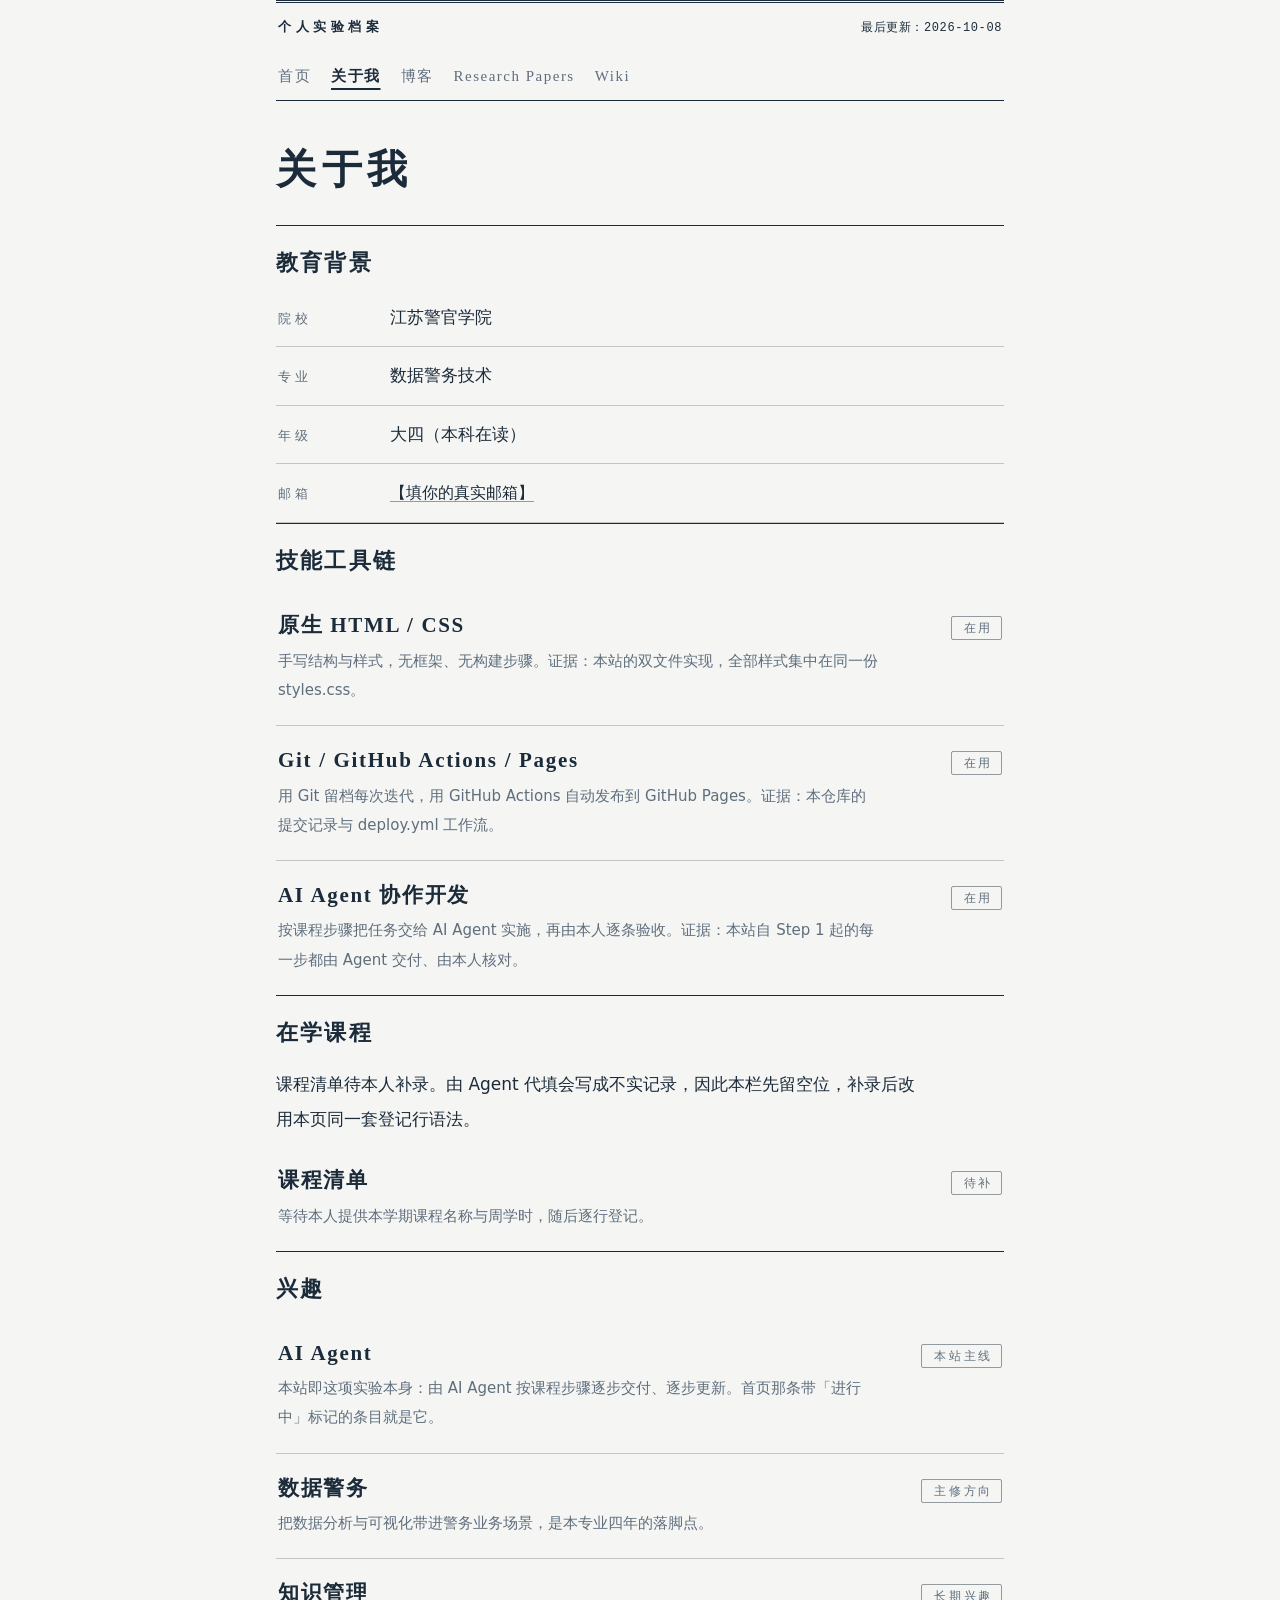
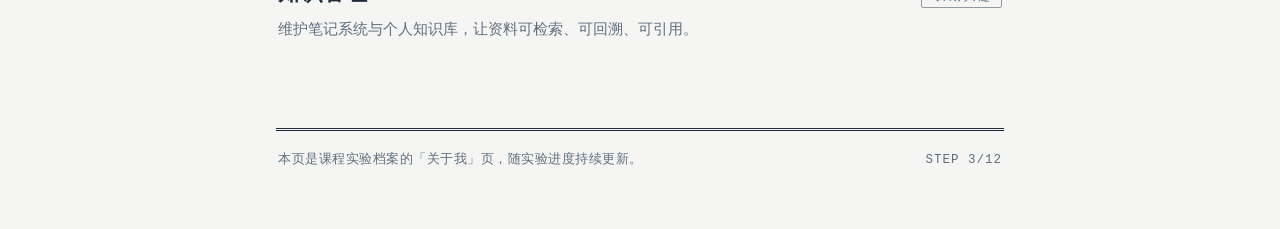
==== public/about/index.html @ 8887ed28 "feat: add navigation and site sections" ====
<!DOCTYPE html>
<html lang="zh-CN">
<head>
  <meta charset="UTF-8">
  <meta name="viewport" content="width=device-width, initial-scale=1">
  <meta name="color-scheme" content="light">
  <meta name="description" content="张易孝的档案附页：教育背景、技能工具链、在学课程与兴趣。">
  <title>关于我 · 张易孝实验档案</title>
  <link rel="icon" href="data:image/svg+xml,%3Csvg xmlns='http://www.w3.org/2000/svg' viewBox='0 0 32 32'%3E%3Crect width='32' height='32' fill='%231C2B3A'/%3E%3Ctext x='16' y='23' font-size='17' text-anchor='middle' fill='%23F5F6F4' font-family='SimSun,serif'%3E%E6%A1%A3%3C/text%3E%3C/svg%3E">
  <link rel="stylesheet" href="../styles.css">
</head>
<body>
  <div class="page">

    <header class="doc-head">
      <p class="doc-meta">
        <span class="doc-label">个人实验档案</span>
        <time class="doc-date" datetime="2026-10-08">最后更新：2026-10-08</time>
      </p>
      <nav class="site-nav" aria-label="主导航">
        <ul>
          <li><a href="../index.html">首页</a></li>
          <li><a href="../about/index.html" aria-current="page">关于我</a></li>
          <li><a href="../blog/index.html">博客</a></li>
          <li><a href="../papers/index.html">Research Papers</a></li>
          <li><a href="../wiki/index.html">Wiki</a></li>
        </ul>
      </nav>
      <div class="folio">
        <h1>关于我</h1>
      </div>
    </header>

    <main>
      <section class="sec" aria-labelledby="t-edu">
        <h2 id="t-edu">教育背景</h2>
        <dl class="register">
          <div class="reg-row">
            <dt>院校</dt>
            <dd>江苏警官学院</dd>
          </div>
          <div class="reg-row">
            <dt>专业</dt>
            <dd>数据警务技术</dd>
          </div>
          <div class="reg-row">
            <dt>年级</dt>
            <dd>大四（本科在读）</dd>
          </div>
          <div class="reg-row">
            <dt>邮箱</dt>
            <dd>
              <address><a href="mailto:【填你的真实邮箱】">【填你的真实邮箱】</a></address>
            </dd>
          </div>
        </dl>
      </section>

      <section class="sec" aria-labelledby="t-skills">
        <h2 id="t-skills">技能工具链</h2>
        <ul class="ledger">
          <li class="dir">
            <div class="dir-head">
              <h3>原生 HTML / CSS</h3>
              <span class="tag">在用</span>
            </div>
            <p>手写结构与样式，无框架、无构建步骤。证据：本站的双文件实现，全部样式集中在同一份 styles.css。</p>
          </li>
          <li class="dir">
            <div class="dir-head">
              <h3>Git / GitHub Actions / Pages</h3>
              <span class="tag">在用</span>
            </div>
            <p>用 Git 留档每次迭代，用 GitHub Actions 自动发布到 GitHub Pages。证据：本仓库的提交记录与 deploy.yml 工作流。</p>
          </li>
          <li class="dir">
            <div class="dir-head">
              <h3>AI Agent 协作开发</h3>
              <span class="tag">在用</span>
            </div>
            <p>按课程步骤把任务交给 AI Agent 实施，再由本人逐条验收。证据：本站自 Step 1 起的每一步都由 Agent 交付、由本人核对。</p>
          </li>
        </ul>
      </section>

      <section class="sec" aria-labelledby="t-courses">
        <h2 id="t-courses">在学课程</h2>
        <p class="intro">课程清单待本人补录。由 Agent 代填会写成不实记录，因此本栏先留空位，补录后改用本页同一套登记行语法。</p>
        <ul class="ledger">
          <li class="dir">
            <div class="dir-head">
              <h3>课程清单</h3>
              <span class="tag">待补</span>
            </div>
            <p>等待本人提供本学期课程名称与周学时，随后逐行登记。</p>
          </li>
        </ul>
      </section>

      <section class="sec" aria-labelledby="t-interests">
        <h2 id="t-interests">兴趣</h2>
        <ul class="ledger">
          <li class="dir">
            <div class="dir-head">
              <h3>AI Agent</h3>
              <span class="tag">本站主线</span>
            </div>
            <p>本站即这项实验本身：由 AI Agent 按课程步骤逐步交付、逐步更新。首页那条带「进行中」标记的条目就是它。</p>
          </li>
          <li class="dir">
            <div class="dir-head">
              <h3>数据警务</h3>
              <span class="tag">主修方向</span>
            </div>
            <p>把数据分析与可视化带进警务业务场景，是本专业四年的落脚点。</p>
          </li>
          <li class="dir">
            <div class="dir-head">
              <h3>知识管理</h3>
              <span class="tag">长期兴趣</span>
            </div>
            <p>维护笔记系统与个人知识库，让资料可检索、可回溯、可引用。</p>
          </li>
        </ul>
      </section>
    </main>

    <footer class="doc-foot">
      <p>本页是课程实验档案的「关于我」页，随实验进度持续更新。</p>
      <p class="foot-step">STEP 3/12</p>
    </footer>

  </div>
</body>
</html>
---- public/styles.css ----
/* ============================================================
   实验档案 · 张易孝
   原生 CSS：无框架、无外部字体、无图标。
   配色：冷白纸面 / 墨蓝文字与线 / 蓝灰次级 / 红仅作「当前·活跃」标记。
   ============================================================ */

:root {
  --paper: #F5F6F4;
  --ink: #1C2B3A;
  --slate: #6B7A89;      /* 装饰线与较大字号次级 */
  --slate-ink: #5F6E7D;  /* 小号次级文字：对纸面对比度 ≥ 4.5:1 */
  --red: #B5322C;
  --hairline: rgba(28, 43, 58, 0.24);
  --hairline-strong: rgba(28, 43, 58, 0.45);
  --mono: Consolas, "SF Mono", Menlo, "Liberation Mono", "Courier New", monospace;
  --song: "SimSun", "Songti SC", "STSong", "NSimSun", serif;
  --hei: system-ui, -apple-system, "Segoe UI", "PingFang SC", "Microsoft YaHei", "Noto Sans CJK SC", sans-serif;
}

*,
*::before,
*::after { box-sizing: border-box; }

html {
  color-scheme: light;
  -webkit-text-size-adjust: 100%;
}

body {
  margin: 0;
  background: var(--paper);
  color: var(--ink);
  font-family: var(--hei);
  font-size: 16px;
  line-height: 1.9;
  accent-color: var(--ink);
}

::selection { background: var(--ink); color: var(--paper); }

a {
  color: inherit;
  text-decoration-thickness: 1px;
  text-underline-offset: 3px;
}
a:hover { color: var(--red); }

:focus-visible {
  outline: 2px solid var(--red);
  outline-offset: 3px;
}

::-webkit-scrollbar { width: 12px; }
::-webkit-scrollbar-track { background: transparent; }
::-webkit-scrollbar-thumb {
  background: var(--hairline-strong);
  border: 3px solid var(--paper);
  border-radius: 6px;
}

/* ---- 版心 ---- */

.page {
  max-width: 800px;
  margin: 0 auto;
  padding: 0 clamp(20px, 5vw, 36px) 56px;
}

/* ---- 页首：一行等宽小字 + 档案头 ---- */

.doc-meta {
  margin: 0;
  padding: 12px 2px;
  border-top: 3px double var(--ink);
  display: flex;
  justify-content: space-between;
  align-items: baseline;
  gap: 16px;
  flex-wrap: wrap;
}

.doc-label {
  font-family: var(--song);
  font-weight: 700;
  font-size: 13px;
  letter-spacing: 0.35em;
}

.doc-date {
  font-family: var(--mono);
  font-size: 12px;
  letter-spacing: 0.05em;
  font-variant-numeric: tabular-nums;
  white-space: nowrap;
}

/* ---- 站点导航：报头带的第三行，承担原来挂在元信息行下的 1px 墨蓝实线 ---- */

.site-nav {
  border-bottom: 1px solid var(--ink);
}

.site-nav ul {
  list-style: none;
  margin: 0;
  padding: 9px 2px;
  display: flex;
  flex-wrap: wrap;
  align-items: baseline;
  gap: 6px 20px;
}

.site-nav a {
  font-family: var(--song);
  font-size: 15px;
  letter-spacing: 0.1em;
  color: var(--slate-ink);
  text-decoration: none;
}

/* 当前项：墨蓝加粗 + 墨蓝下划线。红只属于「在册」章与「进行中」标，不做导航高亮色 */

.site-nav a[aria-current="page"] {
  color: var(--ink);
  font-weight: 700;
  text-decoration: underline;
  text-decoration-thickness: 2px;
  text-underline-offset: 7px;
}

.site-nav a:hover { text-decoration: underline; }

/* ---- 副页标题：首页用档案头（巨幅姓名 + 在册章），子页用此档页名 ---- */

.folio {
  padding: 44px 0 30px;
}

.folio h1 {
  margin: 0;
  font-family: var(--song);
  font-weight: 700;
  font-size: clamp(1.75rem, 6vw, 2.5rem);
  line-height: 1.25;
  letter-spacing: 0.14em;
}

.doc-title {
  position: relative;
  padding: 56px 0 44px;
}

.doc-title h1 {
  margin: 0;
  font-family: var(--song);
  font-weight: 700;
  font-size: clamp(2.75rem, 9vw, 3.75rem);
  line-height: 1.15;
  letter-spacing: 0.14em;
}

/* 唯一动效：载入时「盖章」一次；reduced-motion 下静止常显 */

.stamp {
  position: absolute;
  top: 58px;
  right: 2px;
  transform: rotate(-6deg);
  font-family: var(--song);
  font-weight: 700;
  font-size: 16px;
  line-height: 1;
  letter-spacing: 0.3em;
  padding: 8px 9px 8px 14px;
  color: var(--red);
  border: 2px solid var(--red);
  border-radius: 3px;
  box-shadow: inset 0 0 0 2px var(--paper), inset 0 0 0 3px var(--red);
  opacity: 0.92;
}

@media (prefers-reduced-motion: no-preference) {
  .stamp {
    animation: stamp-in 0.5s cubic-bezier(0.22, 1, 0.36, 1) 0.35s both;
  }

  @keyframes stamp-in {
    from { opacity: 0; transform: rotate(-6deg) scale(1.7); }
    to   { opacity: 0.92; transform: rotate(-6deg) scale(1); }
  }
}

/* ---- 栏目 ---- */

.sec h2 {
  margin: 0 0 6px;
  padding: 22px 0 4px;
  border-top: 1px solid var(--ink);
  font-family: var(--song);
  font-weight: 700;
  font-size: 1.375rem;
  line-height: 1.4;
  letter-spacing: 0.1em;
}

/* ---- 身份登记 ---- */

.register { margin: 0; }

.reg-row {
  display: grid;
  grid-template-columns: 7em 1fr;
  align-items: baseline;
  padding: 13px 2px;
  border-bottom: 1px solid var(--hairline);
}

.reg-row dt {
  font-size: 12.5px;
  letter-spacing: 0.3em;
  color: var(--slate-ink);
}

.reg-row dd {
  margin: 0;
  font-size: 16.5px;
}

address { font-style: normal; }

.reg-row a {
  font-family: var(--mono);
  font-size: 15.5px;
  text-decoration: underline;
  text-decoration-color: var(--hairline-strong);
}
.reg-row a:hover {
  color: var(--red);
  text-decoration-color: var(--red);
}

/* ---- 档案自述 ---- */

.intro {
  margin: 14px 0 0;
  max-width: 38em;
  font-size: 17px;
  line-height: 2.05;
}

/* ---- 研究方向 ---- */

.ledger {
  list-style: none;
  margin: 10px 0 0;
  padding: 0;
}

.dir { padding: 20px 2px; }
.dir + .dir { border-top: 1px solid var(--hairline); }

.dir-head {
  display: flex;
  align-items: baseline;
  gap: 14px;
  flex-wrap: wrap;
  row-gap: 8px;
}

.dir-head h3 {
  margin: 0;
  font-family: var(--song);
  font-weight: 700;
  font-size: 1.3125rem;
  line-height: 1.4;
  letter-spacing: 0.08em;
}

.dir-head .tag { margin-left: auto; }

.dir p {
  margin: 6px 0 0;
  max-width: 40em;
  font-size: 15px;
  line-height: 1.95;
  color: var(--slate-ink);
}

.tag {
  flex: none;
  font-size: 12px;
  line-height: 1;
  letter-spacing: 0.22em;
  padding: 5px 8px 5px 12px;
  border: 1px solid var(--hairline-strong);
  border-radius: 2px;
  color: var(--slate-ink);
  white-space: nowrap;
}

/* 红色只用于「当前/活跃」标记 */

.tag-live {
  color: var(--red);
  border-color: var(--red);
  font-weight: 700;
}

/* ---- 页脚 ---- */

.doc-foot {
  margin-top: 64px;
  padding: 16px 2px 0;
  border-top: 3px double var(--ink);
  display: flex;
  justify-content: space-between;
  align-items: baseline;
  gap: 16px;
  flex-wrap: wrap;
}

.doc-foot p {
  margin: 0;
  font-size: 12.5px;
  letter-spacing: 0.04em;
  color: var(--slate-ink);
}

.doc-foot .foot-step {
  font-family: var(--mono);
  letter-spacing: 0.08em;
  font-variant-numeric: tabular-nums;
}

/* ---- 小屏 ---- */

@media (max-width: 480px) {
  body { font-size: 15.5px; }

  .doc-title { padding: 44px 0 36px; }
  .doc-title h1 { letter-spacing: 0.1em; }

  .stamp {
    top: 48px;
    font-size: 14px;
    padding: 6px 7px 6px 12px;
  }

  .reg-row { grid-template-columns: 5.5em 1fr; }
  .reg-row dt { letter-spacing: 0.2em; }

  /* 五个菜单项在 390px 内单行放得下；320px 折行，靠 flex-wrap 与 row-gap 兜底 */
  .site-nav ul { padding: 8px 2px; gap: 4px 14px; }
  .site-nav a { font-size: 14px; letter-spacing: 0.06em; }

  .folio { padding: 34px 0 24px; }
  .folio h1 { letter-spacing: 0.1em; }
}

/* ---- 打印：档案随时可归档 ---- */

@media print {
  body { background: #fff; }
  /* 纸质归档件不需要浏览器导航 */
  .site-nav { display: none; }
}
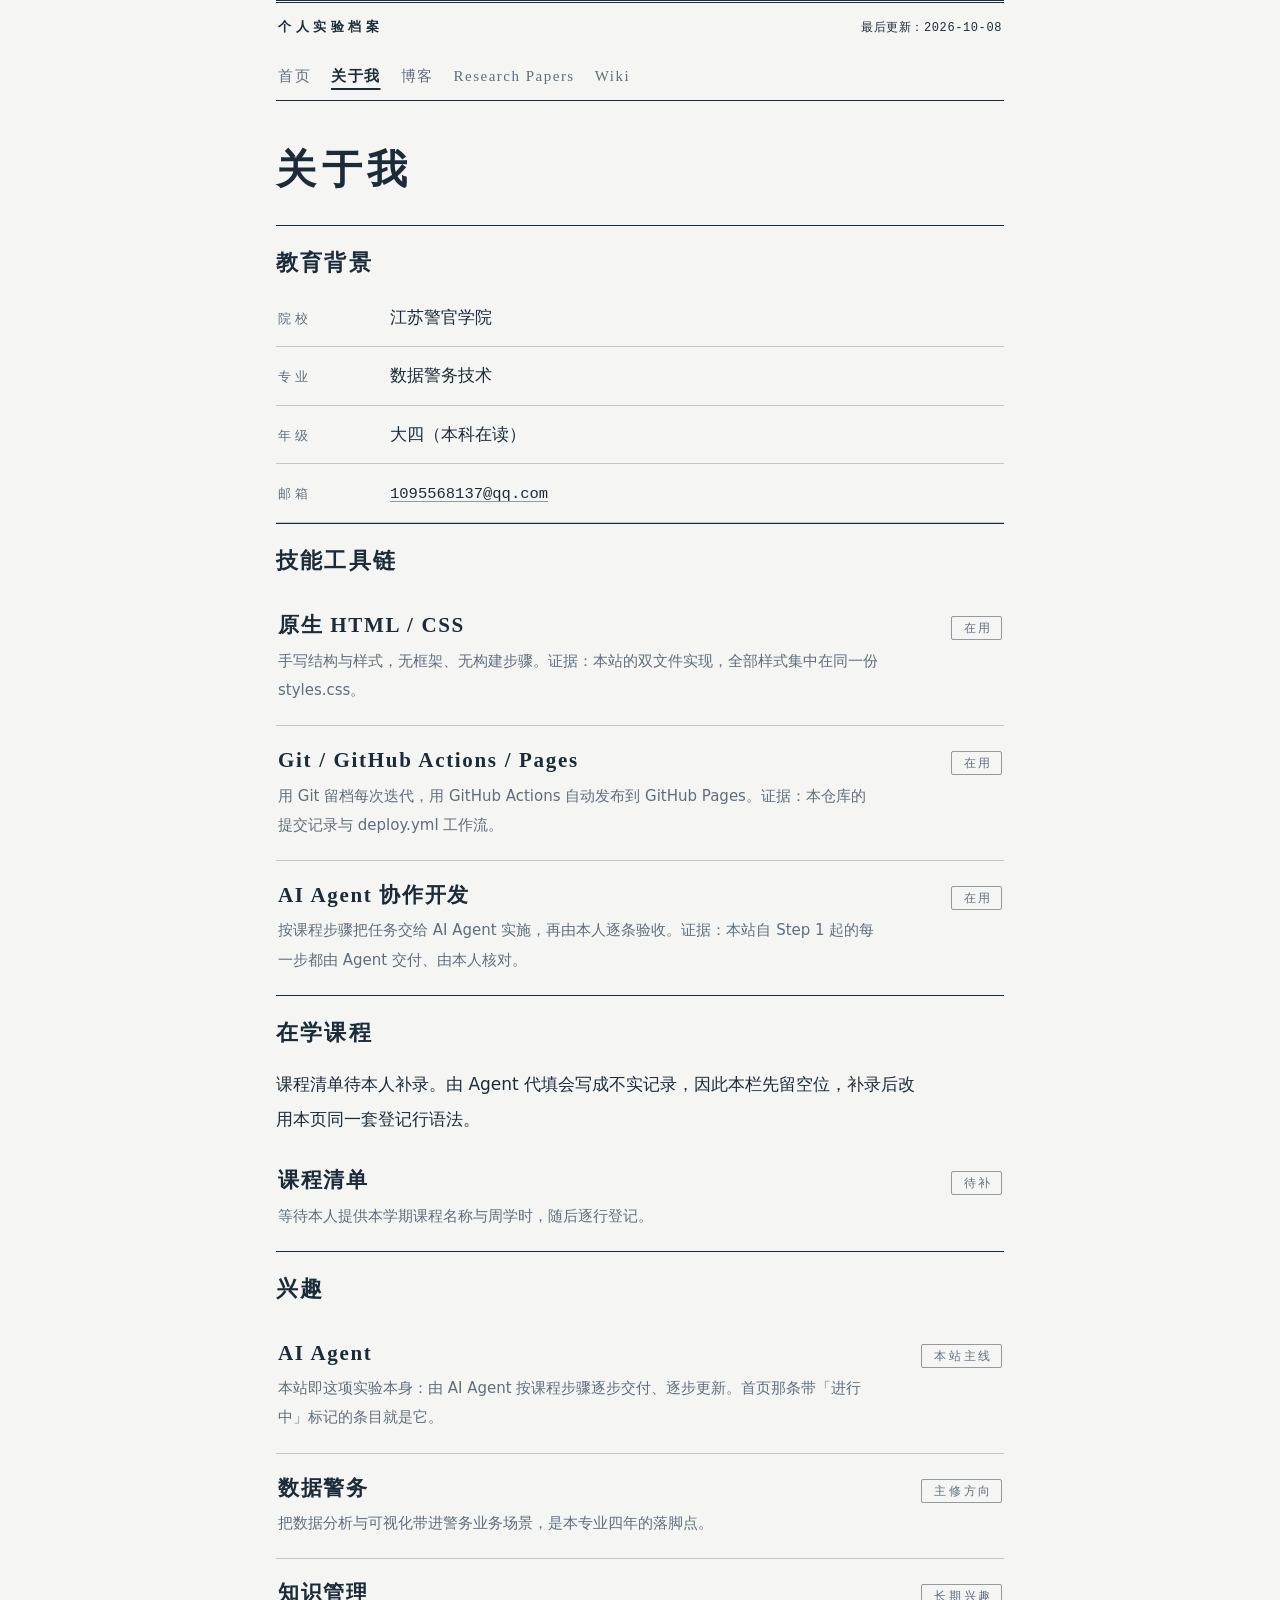
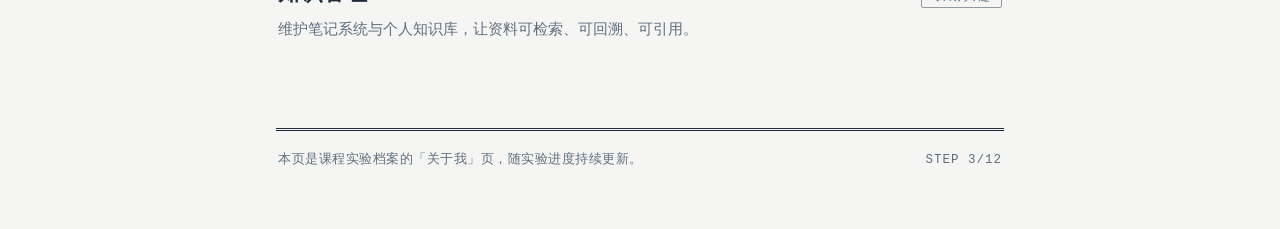
==== commit 78a02308: "chore: 填入真实邮箱地址并同步档案文档" ====
--- a/public/about/index.html
+++ b/public/about/index.html
@@ -50,7 +50,7 @@
           <div class="reg-row">
             <dt>邮箱</dt>
             <dd>
-              <address><a href="mailto:【填你的真实邮箱】">【填你的真实邮箱】</a></address>
+              <address><a href="mailto:1095568137@qq.com">1095568137@qq.com</a></address>
             </dd>
           </div>
         </dl>
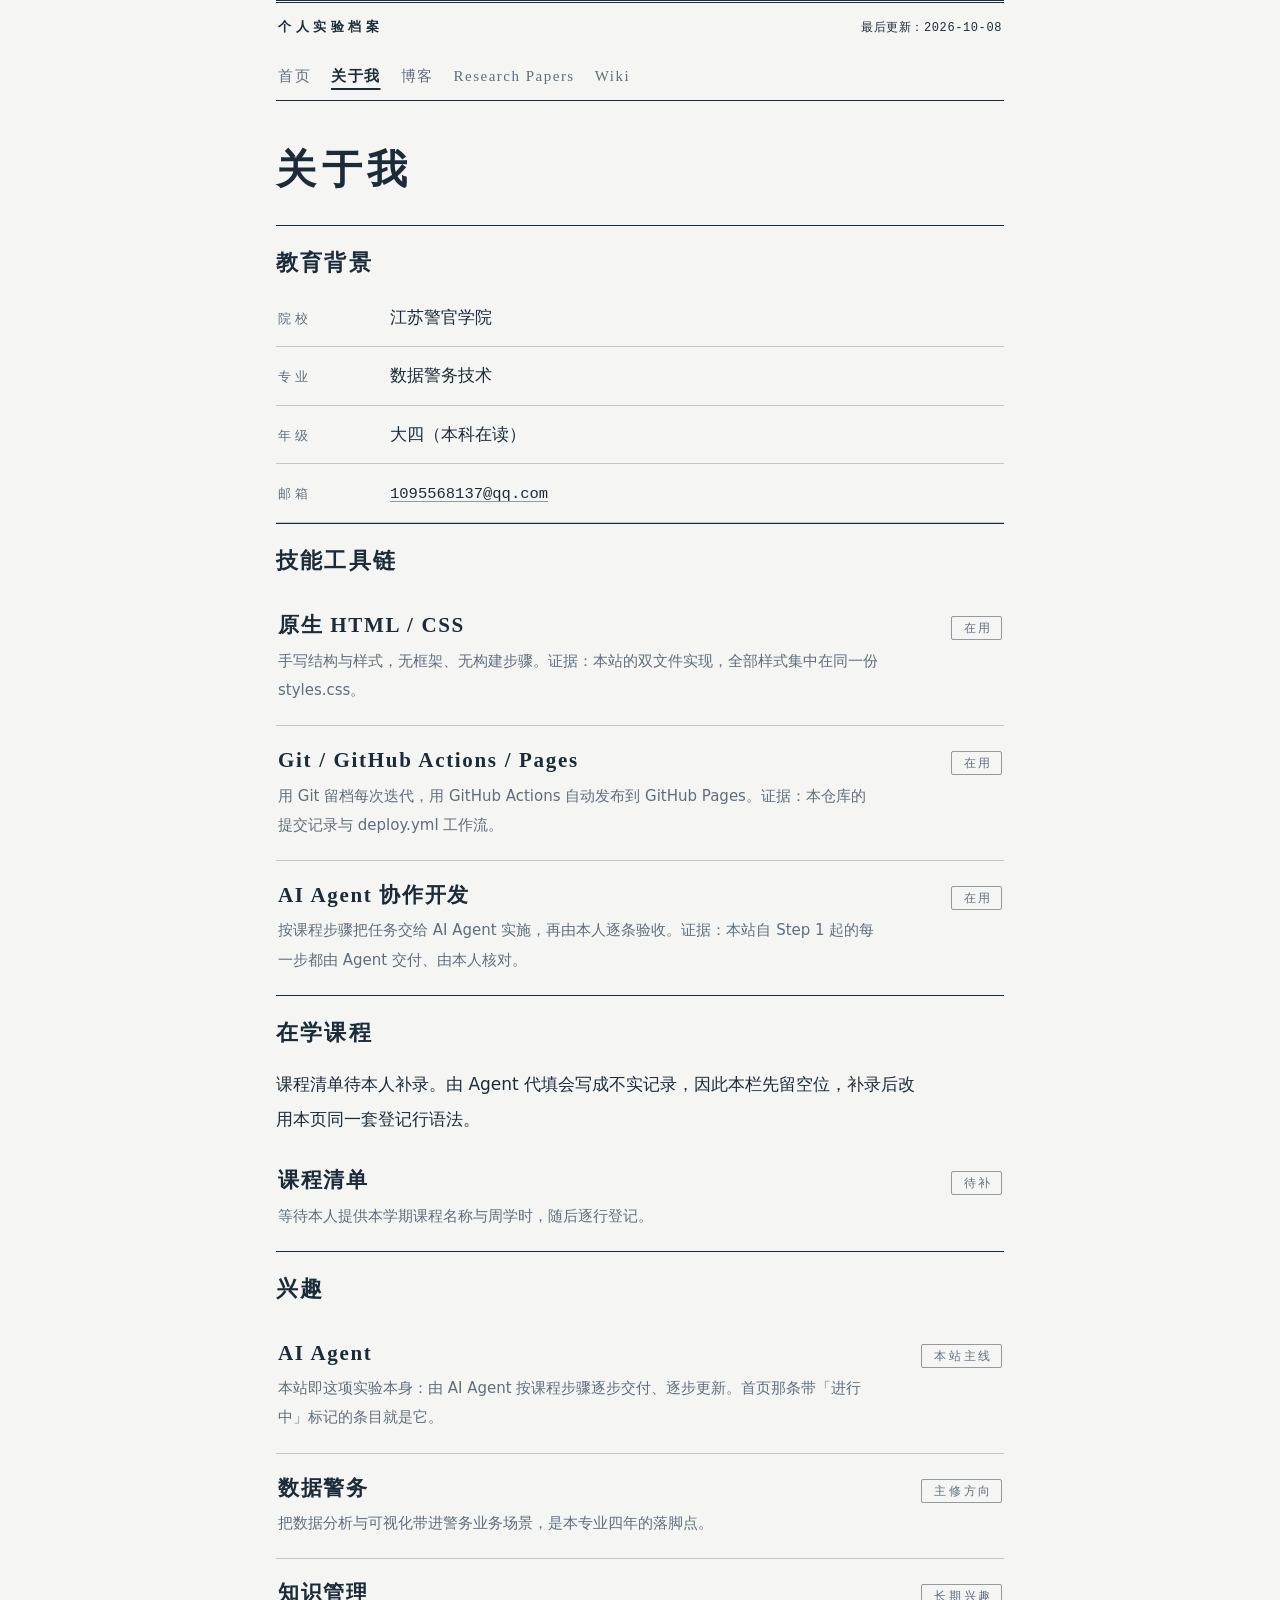
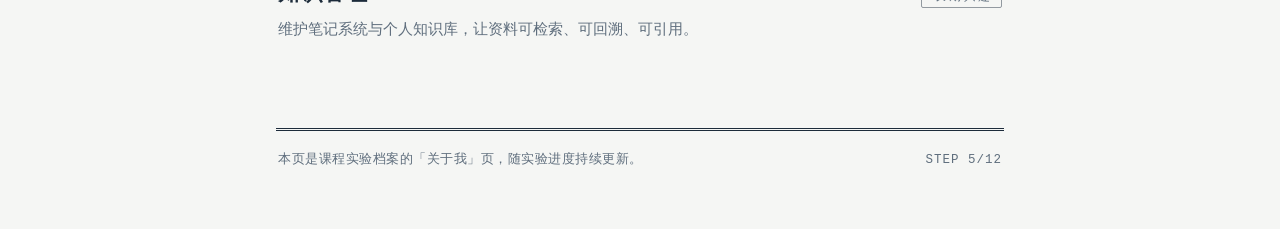
==== commit 26a71e08: "feat: publish RSS 2.0 feed 新增 public/feed.xml（RSS 2.0，UTF-8 无 BOM），由 scripts/build_feed.py 从 content" ====
--- a/public/about/index.html
+++ b/public/about/index.html
@@ -127,7 +127,7 @@
 
     <footer class="doc-foot">
       <p>本页是课程实验档案的「关于我」页，随实验进度持续更新。</p>
-      <p class="foot-step">STEP 3/12</p>
+      <p class="foot-step">STEP 5/12</p>
     </footer>
 
   </div>
--- a/public/styles.css
+++ b/public/styles.css
@@ -130,13 +130,15 @@
 
 .site-nav a:hover { text-decoration: underline; }
 
-/* ---- 副页标题：首页用档案头（巨幅姓名 + 在册章），子页用此档页名 ---- */
-
-.folio {
+/* ---- 副页标题：首页用档案头（巨幅姓名 + 在册章），子页与文章页用此档页名 ---- */
+
+.folio,
+.post-head {
   padding: 44px 0 30px;
 }
 
-.folio h1 {
+.folio h1,
+.post-head h1 {
   margin: 0;
   font-family: var(--song);
   font-weight: 700;
@@ -192,7 +194,8 @@
 
 /* ---- 栏目 ---- */
 
-.sec h2 {
+.sec h2,
+.post-body h2 {
   margin: 0 0 6px;
   padding: 22px 0 4px;
   border-top: 1px solid var(--ink);
@@ -304,6 +307,130 @@
   color: var(--red);
   border-color: var(--red);
   font-weight: 700;
+}
+
+/* ---- 博客列表：日期与文章登记在同一张账本上 ---- */
+
+.post-list {
+  list-style: none;
+  margin: 10px 0 0;
+  padding: 0;
+}
+
+.post-row {
+  display: grid;
+  grid-template-columns: 7em 1fr;
+  align-items: baseline;
+  padding: 14px 2px;
+}
+
+.post-row + .post-row { border-top: 1px solid var(--hairline); }
+
+.post-date {
+  font-family: var(--mono);
+  font-size: 12.5px;
+  letter-spacing: 0.04em;
+  font-variant-numeric: tabular-nums;
+  color: var(--slate-ink);
+  white-space: nowrap;
+}
+
+.post-item {
+  min-width: 0;
+  overflow-wrap: break-word;
+}
+
+.post-item h3 {
+  margin: 0;
+  font-family: var(--song);
+  font-weight: 700;
+  font-size: 1.3125rem;
+  line-height: 1.4;
+  letter-spacing: 0.08em;
+}
+
+.post-item h3 a { text-decoration-color: var(--hairline-strong); }
+
+.post-item p {
+  margin: 6px 0 0;
+  max-width: 40em;
+  font-size: 15px;
+  line-height: 1.95;
+  color: var(--slate-ink);
+}
+
+/* ---- 文章页：页名档下压一行登记日期，正文按档案自述的行距走 ---- */
+
+.post-head .post-date {
+  display: block;
+  margin-top: 12px;
+}
+
+.post-body {
+  max-width: 38em;
+  overflow-wrap: break-word;
+}
+
+.post-body p {
+  margin: 0 0 22px;
+  font-size: 17px;
+  line-height: 2.05;
+}
+
+.post-body h3 {
+  margin: 26px 0 8px;
+  font-family: var(--song);
+  font-weight: 700;
+  font-size: 1.3125rem;
+  line-height: 1.4;
+  letter-spacing: 0.08em;
+}
+
+.post-body ul,
+.post-body ol {
+  margin: 0 0 22px;
+  padding-left: 1.5em;
+}
+
+.post-body li {
+  margin: 0 0 4px;
+  font-size: 17px;
+  line-height: 2;
+}
+
+/* 列表标记属于机读编号，用等宽与次级色，不进正文色 */
+
+.post-body li::marker {
+  font-family: var(--mono);
+  color: var(--slate-ink);
+}
+
+/* 强调只加字重，不换字族 */
+
+.post-body strong { font-weight: 700; }
+
+.post-body code {
+  font-family: var(--mono);
+  font-size: 0.9em;
+  padding: 1px 5px;
+  border: 1px solid var(--hairline-strong);
+  border-radius: 2px;
+}
+
+/* 引用：夹在两条发丝线之间的摘录，不做竖线也不做底色 */
+
+.post-body blockquote {
+  margin: 0 0 22px;
+  padding: 14px 22px;
+  border-top: 1px solid var(--hairline);
+  border-bottom: 1px solid var(--hairline);
+  color: var(--slate-ink);
+}
+
+.post-body blockquote p {
+  margin: 0;
+  font-size: 16.5px;
+  line-height: 1.95;
 }
 
 /* ---- 页脚 ---- */
@@ -353,8 +480,17 @@
   .site-nav ul { padding: 8px 2px; gap: 4px 14px; }
   .site-nav a { font-size: 14px; letter-spacing: 0.06em; }
 
-  .folio { padding: 34px 0 24px; }
-  .folio h1 { letter-spacing: 0.1em; }
+  .folio,
+  .post-head { padding: 34px 0 24px; }
+
+  .folio h1,
+  .post-head h1 { letter-spacing: 0.1em; }
+
+  /* 小屏把日期挪到标题上方：7em 的日期列在 320px 下会把标题挤窄 */
+  .post-row {
+    grid-template-columns: 1fr;
+    row-gap: 4px;
+  }
 }
 
 /* ---- 打印：档案随时可归档 ---- */
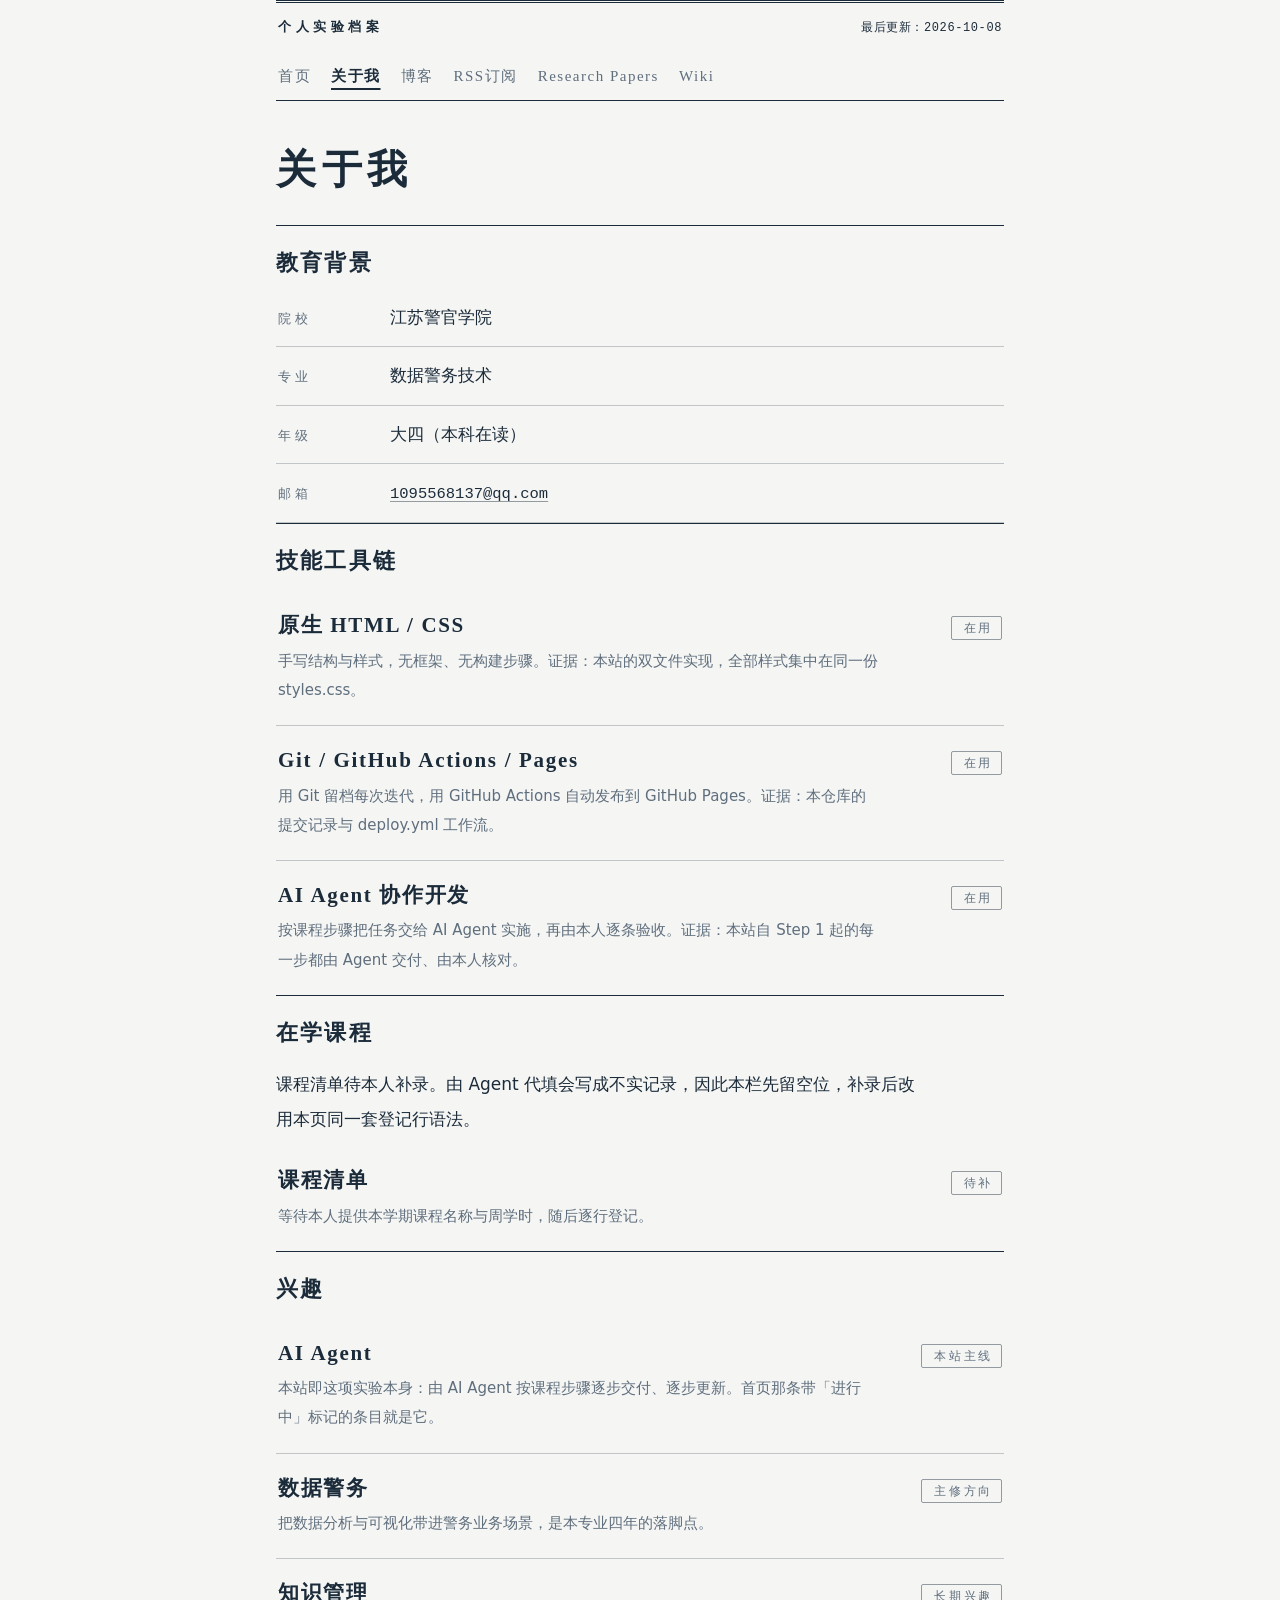
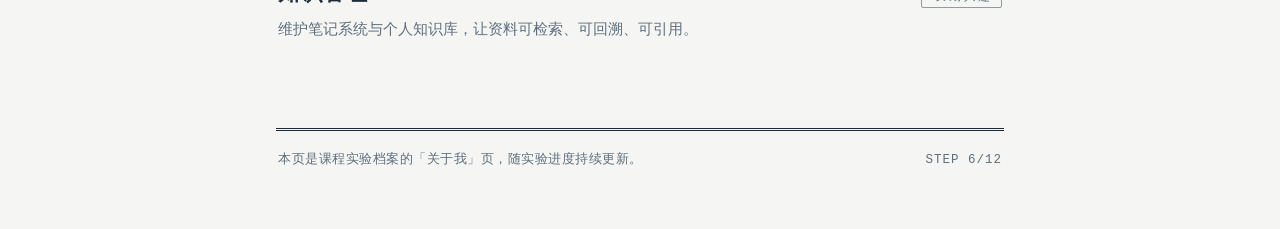
==== commit 77aaa423: "feat: aggregate external feeds with trust boundary Step 6：订阅并聚合别人的 RSS。  - config/feeds.json：6 个源（腾讯" ====
--- a/public/about/index.html
+++ b/public/about/index.html
@@ -22,6 +22,7 @@
           <li><a href="../index.html">首页</a></li>
           <li><a href="../about/index.html" aria-current="page">关于我</a></li>
           <li><a href="../blog/index.html">博客</a></li>
+          <li><a href="../rss/index.html">RSS订阅</a></li>
           <li><a href="../papers/index.html">Research Papers</a></li>
           <li><a href="../wiki/index.html">Wiki</a></li>
         </ul>
@@ -127,7 +128,7 @@
 
     <footer class="doc-foot">
       <p>本页是课程实验档案的「关于我」页，随实验进度持续更新。</p>
-      <p class="foot-step">STEP 5/12</p>
+      <p class="foot-step">STEP 6/12</p>
     </footer>
 
   </div>
--- a/public/styles.css
+++ b/public/styles.css
@@ -359,6 +359,12 @@
   color: var(--slate-ink);
 }
 
+/* ---- RSS订阅：条目账本沿用博客列表那一套（.post-list / .post-row / .post-date / .post-item）；
+       唯一的新规则是「同一栏同一天有多条」时日期列多一行时刻，免得看起来像没排序。
+       条目本身是外部内容，不加卡片、不加图标、不用红色。 ---- */
+
+.rss-reader .post-date span { display: block; }
+
 /* ---- 文章页：页名档下压一行登记日期，正文按档案自述的行距走 ---- */
 
 .post-head .post-date {
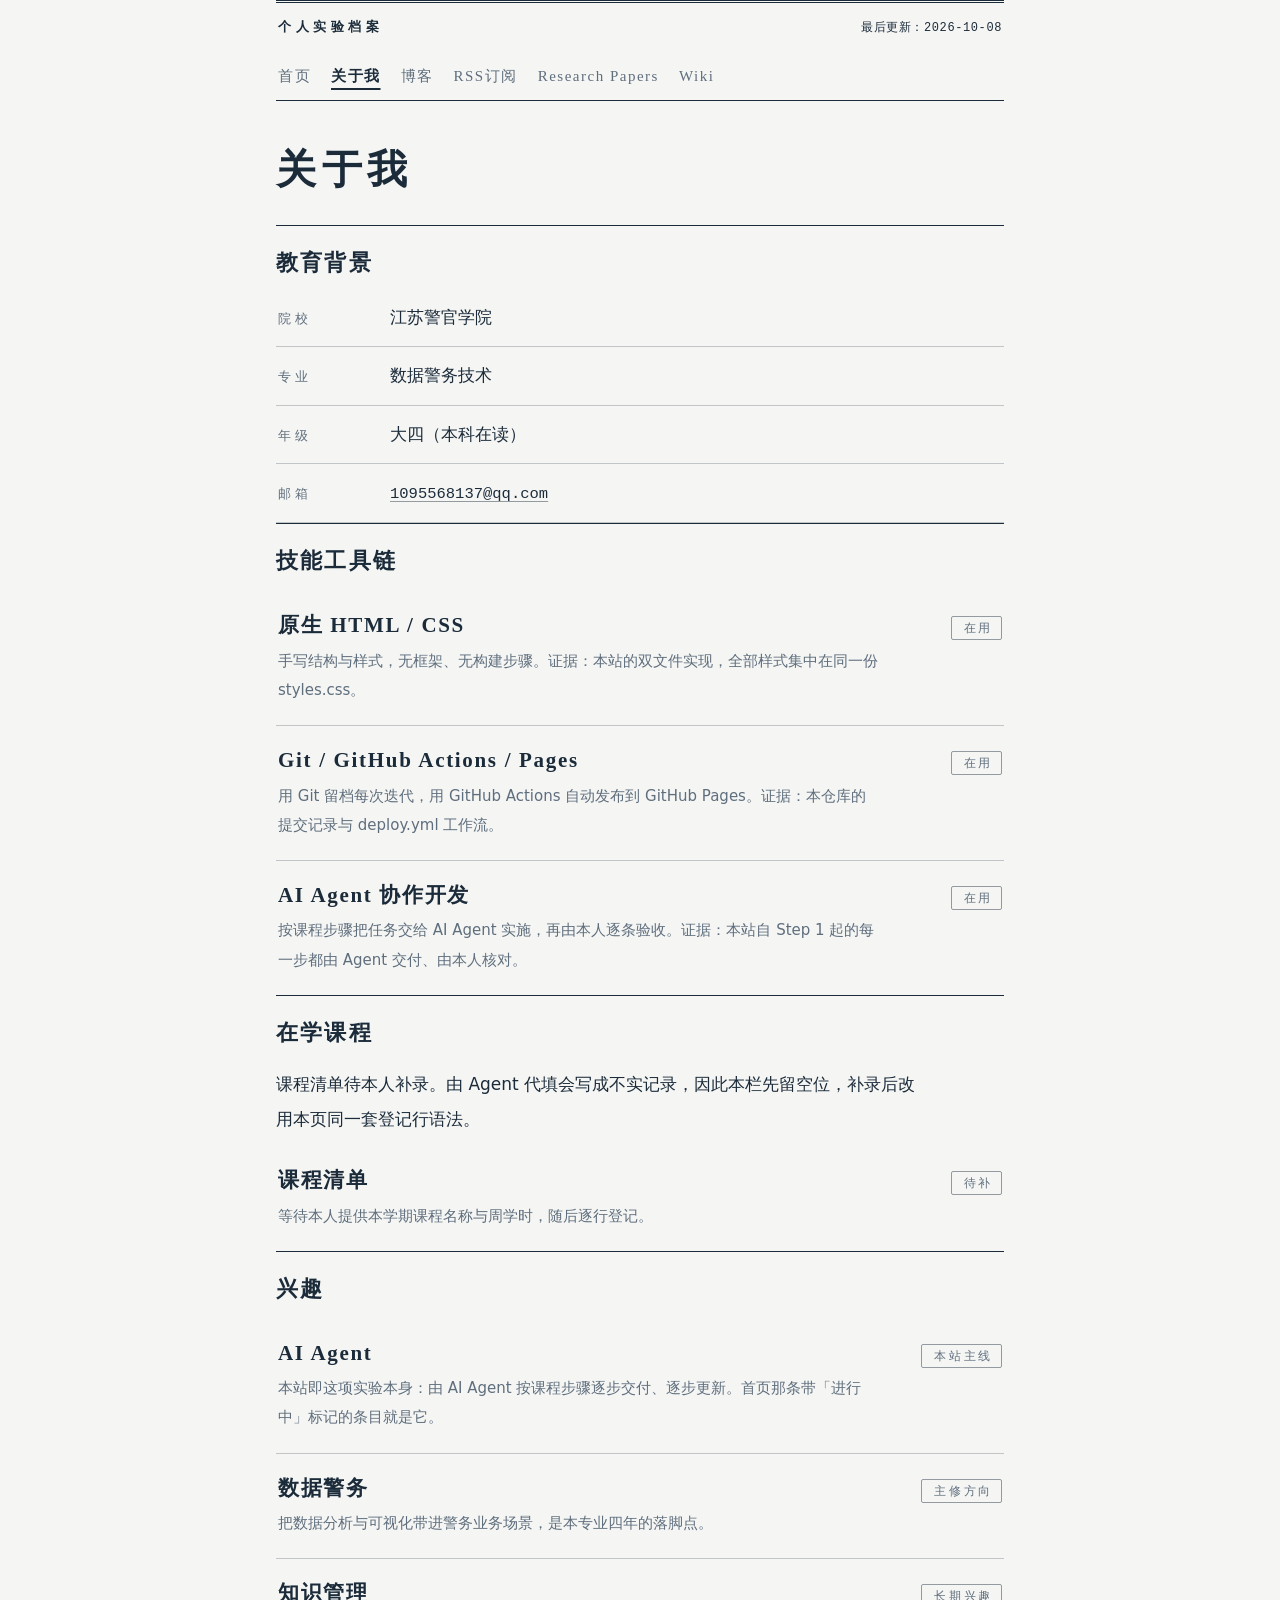
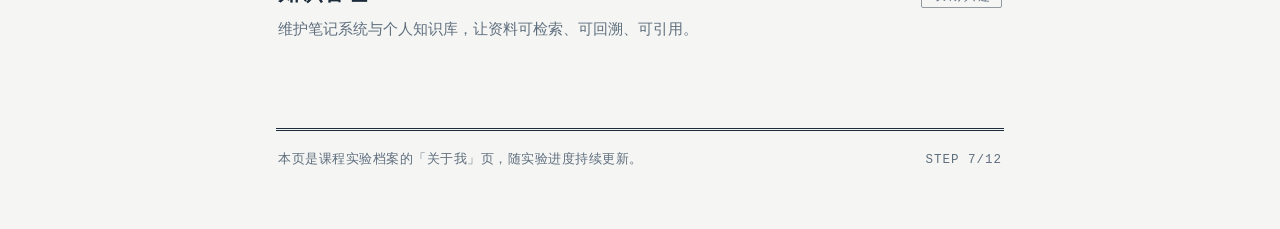
==== commit 0eaab19d: "feat: collect research papers with reusable skill" ====
--- a/public/about/index.html
+++ b/public/about/index.html
@@ -128,7 +128,7 @@
 
     <footer class="doc-foot">
       <p>本页是课程实验档案的「关于我」页，随实验进度持续更新。</p>
-      <p class="foot-step">STEP 6/12</p>
+      <p class="foot-step">STEP 7/12</p>
     </footer>
 
   </div>
--- a/public/styles.css
+++ b/public/styles.css
@@ -365,6 +365,126 @@
 
 .rss-reader .post-date span { display: block; }
 
+/* ---- RSS订阅：目录 / 出处 / 筛选 —— 目录是这本登记册的索引（放在页首），出处是每栏的来源引注，
+       筛选是索引之上的一条填空线。三条新规则只用既有词汇：等宽小字是机读数据、蓝灰是次级说明、
+       1px 浓发丝线是填空线；不新增颜色、字体、圆角与阴影，静止态不出现红色。 ---- */
+
+/* 索引行比内容行紧一档：读者一眼能分出「这是索引，不是条目」 */
+.rss-toc .post-row { padding: 11px 2px; }
+
+/* 条数推到索引行的行尾，像目录里页码都停在同一道右边界上 */
+.rss-toc .post-item {
+  display: flex;
+  align-items: baseline;
+  gap: 14px;
+  flex-wrap: wrap;
+}
+
+.rss-toc .rss-toc-count {
+  margin-left: auto;
+  font-family: var(--mono);
+  font-size: 12.5px;
+  letter-spacing: 0.04em;
+  font-variant-numeric: tabular-nums;
+  color: var(--slate-ink);
+  white-space: nowrap;
+}
+
+/* 锚点落点：栏目题上边那条 1px 实线别贴着视口顶边 */
+.rss-reader .sec,
+.rss-toc h2 { scroll-margin-top: 14px; }
+
+/* 出处：栏目题下的一行源站地址，与日期列同一副等宽字（地址是机读数据） */
+.rss-source {
+  margin: 2px 0 0;
+  font-family: var(--mono);
+  font-size: 12.5px;
+  letter-spacing: 0.04em;
+  color: var(--slate-ink);
+}
+
+.rss-source a {
+  color: var(--slate-ink);
+  text-decoration-color: var(--hairline-strong);
+}
+
+/* 筛选：公文表格的填空线，不是卡片也不是按钮；标签走登记 dt 那一档小字 */
+.rss-filter {
+  display: flex;
+  align-items: baseline;
+  gap: 14px;
+  margin: 18px 0 0;
+  padding: 0 2px;
+}
+
+.rss-filter label {
+  font-size: 12.5px;
+  letter-spacing: 0.3em;
+  color: var(--slate-ink);
+  white-space: nowrap;
+}
+
+.rss-filter input {
+  flex: 1 1 auto;
+  min-width: 0;
+  padding: 2px 2px 4px;
+  border: 0;
+  border-bottom: 1px solid var(--hairline-strong);
+  background: transparent;
+  color: var(--ink);
+  font: inherit;
+  letter-spacing: normal;
+  appearance: none;
+}
+
+.rss-filter input::placeholder { color: var(--slate-ink); }
+
+/* 匹配说明与「回到目录」用页脚说明句那一档小字：次级、不抢内容 */
+.rss-note,
+.rss-back {
+  font-size: 12.5px;
+  letter-spacing: 0.04em;
+  color: var(--slate-ink);
+}
+
+.rss-note { margin: 8px 0 0; }
+.rss-note[hidden] { display: none; }
+.rss-back { margin: 10px 0 0; }
+
+/* ---- Research Papers：论文账本沿用博客列表那一套类（.post-list / .post-row / .post-date /
+       .post-item），作者行与摘要正文直接落进 .post-item p 的次级档，不另起样式。
+       仅有的四条新规则全在既有词汇里：摘要操作标签与尾注是页脚说明句那一档小字、
+       来源标记与出处行同一副等宽小字、details/summary 的原生展开就是浏览器的既有
+       affordance——不新建组件。零新色、零新字体、零新圆角、零阴影、零动效；
+       预印本不是「活动」，静止态不用红。 ---- */
+
+.paper-summary { margin: 6px 0 0; }
+
+.paper-summary summary {
+  cursor: pointer;
+  font-size: 12.5px;
+  line-height: 1.6;
+  letter-spacing: 0.04em;
+  color: var(--slate-ink);
+}
+
+/* 选择器与 .post-item p 同特异度、定义在其后：等宽小字压过正文档 */
+p.paper-source {
+  margin: 6px 0 0;
+  font-family: var(--mono);
+  font-size: 12.5px;
+  letter-spacing: 0.04em;
+  font-variant-numeric: tabular-nums;
+  color: var(--slate-ink);
+}
+
+.paper-note {
+  margin: 10px 0 0;
+  font-size: 12.5px;
+  letter-spacing: 0.04em;
+  color: var(--slate-ink);
+}
+
 /* ---- 文章页：页名档下压一行登记日期，正文按档案自述的行距走 ---- */
 
 .post-head .post-date {
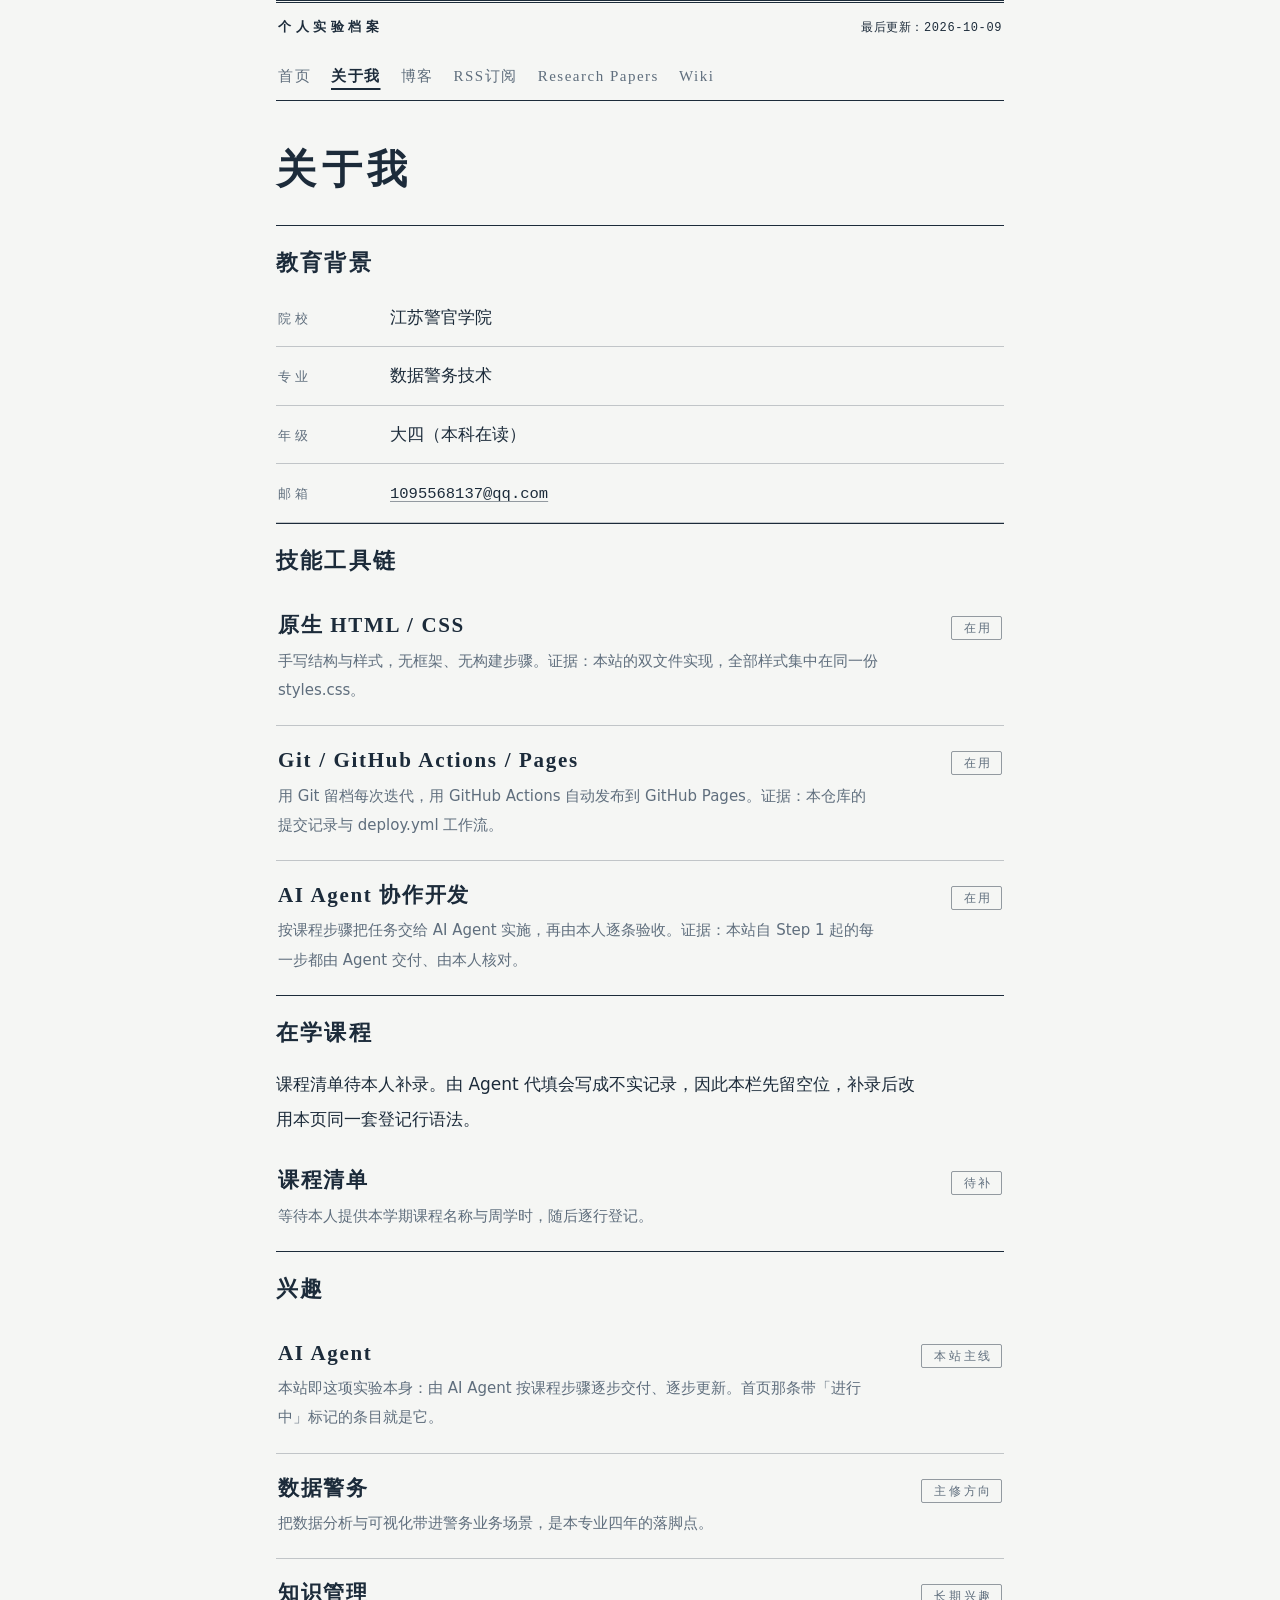
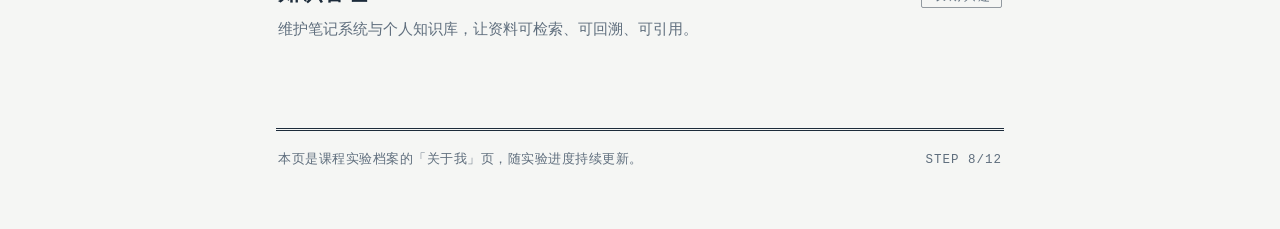
==== commit d89d3ea8: "feat: add file-based wiki with bidirectional links" ====
--- a/public/about/index.html
+++ b/public/about/index.html
@@ -15,7 +15,7 @@
     <header class="doc-head">
       <p class="doc-meta">
         <span class="doc-label">个人实验档案</span>
-        <time class="doc-date" datetime="2026-10-08">最后更新：2026-10-08</time>
+        <time class="doc-date" datetime="2026-10-09">最后更新：2026-10-09</time>
       </p>
       <nav class="site-nav" aria-label="主导航">
         <ul>
@@ -128,7 +128,7 @@
 
     <footer class="doc-foot">
       <p>本页是课程实验档案的「关于我」页，随实验进度持续更新。</p>
-      <p class="foot-step">STEP 7/12</p>
+      <p class="foot-step">STEP 8/12</p>
     </footer>
 
   </div>
--- a/public/styles.css
+++ b/public/styles.css
@@ -559,6 +559,20 @@
   line-height: 1.95;
 }
 
+/* ---- Wiki：词条页头部的标签行。沿用页名档下那行等宽小字的词汇（机读数据、次级色），
+       只补一条间距规则；[[双向链接]]、页面清单与反向链接全部复用既有类
+       （全局链接、.post-body 正文、.post-list 账本），零新色、零新字体、零新圆角、
+       零阴影、零动效；Wiki 页面零 JavaScript。 ---- */
+
+.post-head .wiki-meta {
+  display: block;
+  margin-top: 6px;
+  font-family: var(--mono);
+  font-size: 12.5px;
+  letter-spacing: 0.04em;
+  color: var(--slate-ink);
+}
+
 /* ---- 页脚 ---- */
 
 .doc-foot {
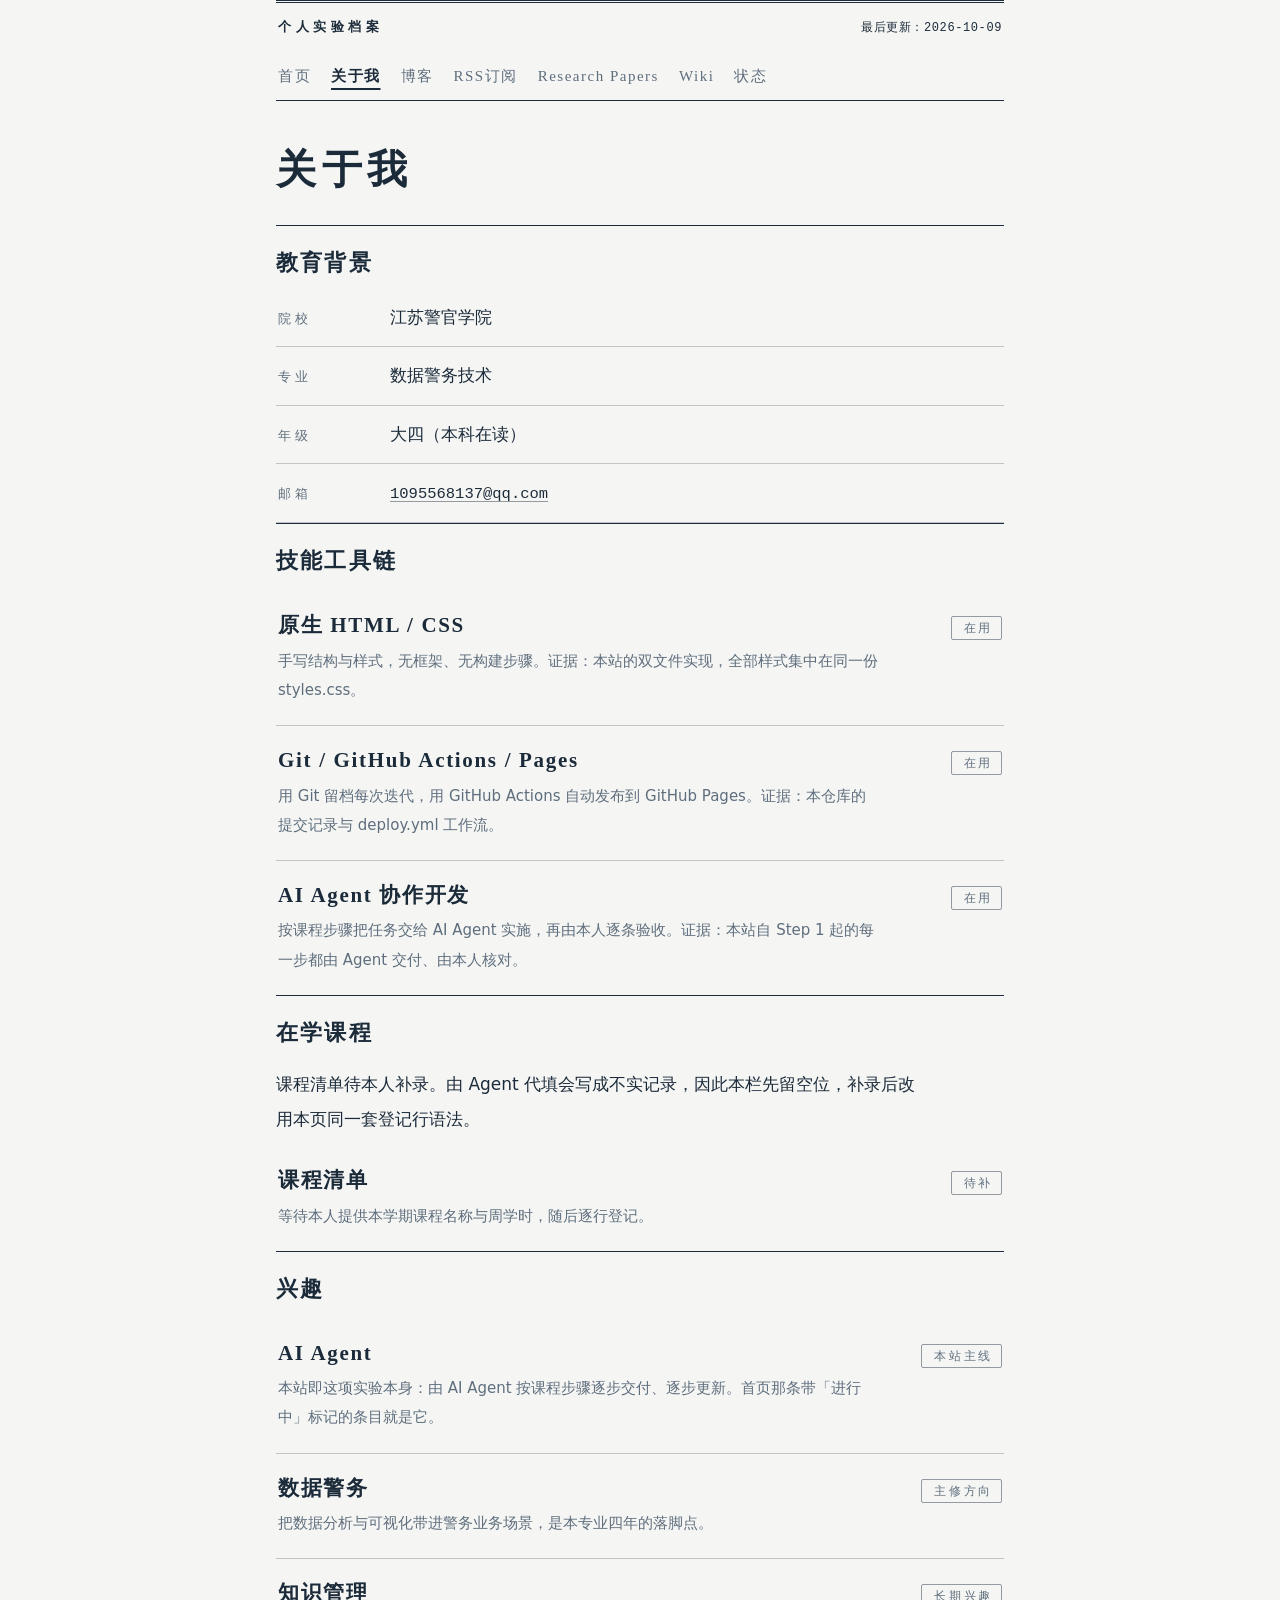
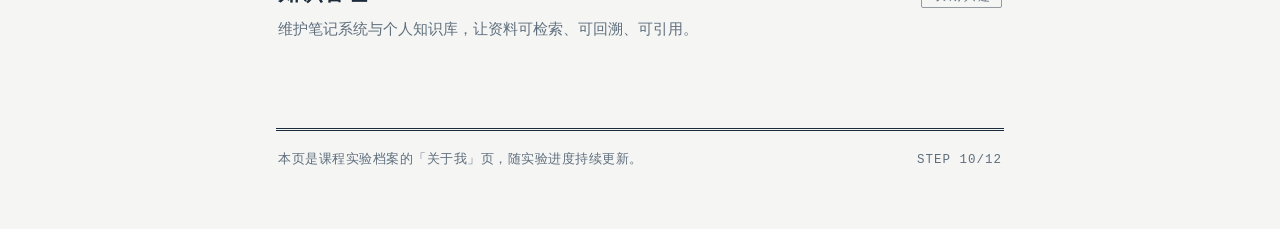
==== commit 64a29e3a: "feat: add status panel with build logging" ====
--- a/public/about/index.html
+++ b/public/about/index.html
@@ -25,6 +25,7 @@
           <li><a href="../rss/index.html">RSS订阅</a></li>
           <li><a href="../papers/index.html">Research Papers</a></li>
           <li><a href="../wiki/index.html">Wiki</a></li>
+          <li><a href="../status/index.html">状态</a></li>
         </ul>
       </nav>
       <div class="folio">
@@ -128,7 +129,7 @@
 
     <footer class="doc-foot">
       <p>本页是课程实验档案的「关于我」页，随实验进度持续更新。</p>
-      <p class="foot-step">STEP 8/12</p>
+      <p class="foot-step">STEP 10/12</p>
     </footer>
 
   </div>
--- a/public/styles.css
+++ b/public/styles.css
@@ -573,6 +573,16 @@
   color: var(--slate-ink);
 }
 
+/* ---- 状态：登记表里的机读数据（计数、时间戳）用等宽档，与登记邮箱同一副字体规格；
+     ✓/✗ 是普通文字、沿用正文墨蓝——对账差异是事实陈述，不是「活动」，不上红 ---- */
+
+.register .num {
+  font-family: var(--mono);
+  font-size: 15.5px;
+  letter-spacing: 0.04em;
+  font-variant-numeric: tabular-nums;
+}
+
 /* ---- 页脚 ---- */
 
 .doc-foot {
@@ -616,7 +626,7 @@
   .reg-row { grid-template-columns: 5.5em 1fr; }
   .reg-row dt { letter-spacing: 0.2em; }
 
-  /* 五个菜单项在 390px 内单行放得下；320px 折行，靠 flex-wrap 与 row-gap 兜底 */
+  /* 七个菜单项在 390px 内折行放得下；320px 折得更多，靠 flex-wrap 与 row-gap 兜底 */
   .site-nav ul { padding: 8px 2px; gap: 4px 14px; }
   .site-nav a { font-size: 14px; letter-spacing: 0.06em; }
 
